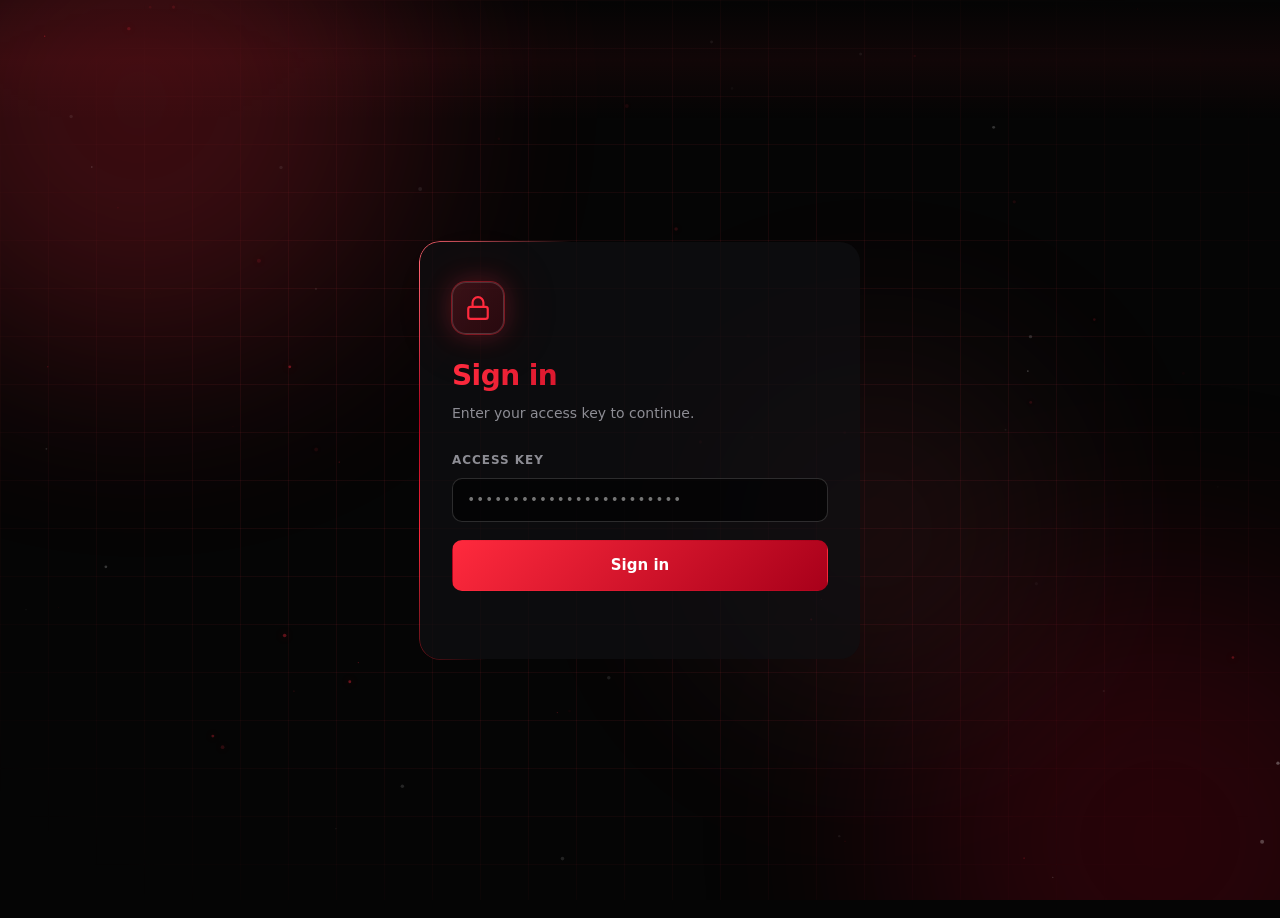
==== index.html @ 2953eb77 "hexvale" ====
<!doctype html>
<!-- H€xV#le -->
<html lang="en">
<head>
<meta charset="utf-8">
<!-- H€xV#le -->
<meta name="viewport" content="width=device-width, initial-scale=1">
<meta name="color-scheme" content="dark">
<meta name="theme-color" content="#050505">
<title>$#@&</title>
<link rel="stylesheet" href="style.css">
</head>
<body>
<!-- H€xV#le -->
<div class="bg"><div class="blob b1"></div><div class="blob b2"></div><div class="blob b3"></div><div class="scan"></div><div class="cursor-glow" id="cursorGlow"></div></div>
<canvas id="particles" aria-hidden="true"></canvas>
<section id="login" class="view">
  <!-- H€xV#le -->
  <form class="login-card" id="login-form">
    <div class="logo"><svg viewBox="0 0 24 24" fill="none" stroke-width="2" stroke-linecap="round" stroke-linejoin="round"><rect x="3" y="11" width="18" height="11" rx="2"/><path d="M7 11V7a5 5 0 0 1 10 0v4"/></svg></div>
    <h1 class="gradient">Sign in</h1>
    <p>Enter your access key to continue.</p>
    <label for="key">Access key</label>
    <!-- H€xV#le -->
    <div class="field"><input id="key" type="password" autocomplete="off" spellcheck="false" placeholder="••••••••••••••••••••••••" required></div>
    <button class="btn primary" type="submit" id="login-btn">Sign in</button>
    <div class="error" id="login-error" role="alert"></div>
  </form>
</section>
<!-- H€xV#le -->
<section id="home" class="hidden">
  <div class="wrap">
    <div class="top"><span style="width:84px"></span><h1 class="gradient">Module Exams</h1><button class="btn" data-logout>Log out</button></div>
    <p class="subtitle">Select an exam to review questions and correct answers.</p>
    <div class="grid" id="exam-grid"></div>
  </div>
</section>
<!-- H€xV#le -->
<section id="exam" class="hidden">
  <div class="wrap">
    <div class="top"><button class="btn" id="back">← Back</button><h1 id="exam-title" class="gradient"></h1><button class="btn" data-logout>Log out</button></div>
    <div class="actions"><button class="btn primary" id="png-btn" type="button">Create PNG</button></div>
    <div id="exam-body"></div>
  </div>
</section>
<button class="btn" id="toTop" aria-label="Back to top">↑</button>
<!-- H€xV#le -->
<script src="data.js"></script>
<script src="script.js"></script>
<!-- H€xV#le -->
</body>
</html>
---- style.css ----
/* H€xV#le */
:root{--bg:#050505;--bg-2:#0b0b0c;--surface:rgba(16,16,18,.72);--surface-solid:#121214;--surface-2:rgba(38,38,42,.6);--border:rgba(255,255,255,.08);--border-strong:rgba(255,255,255,.16);--text:#f2f2f3;--muted:#8d8d94;--accent:#ff2a3d;--accent-2:#a8001a;--accent-3:#ff6370;--ok:#ff4757;--ok-bg:rgba(255,42,61,.1);--ok-border:rgba(255,42,61,.6);--err:#ff5f6d;--radius:16px;--glow:0 0 0 1px rgba(255,42,61,.4),0 0 24px rgba(255,42,61,.25),0 0 60px rgba(168,0,26,.2)}
*{box-sizing:border-box}
/* H€xV#le */
html{background:var(--bg)}
body{margin:0;min-height:100vh;background:transparent;color:var(--text);font:16px/1.55 "Inter",system-ui,-apple-system,"Segoe UI",Roboto,sans-serif;overflow-x:hidden;-webkit-font-smoothing:antialiased}
::selection{background:rgba(255,42,61,.3)}
.bg{position:fixed;inset:0;z-index:-1;overflow:hidden;pointer-events:none}
.bg::before{content:"";position:absolute;inset:0;background-image:linear-gradient(rgba(255,60,75,.07) 1px,transparent 1px),linear-gradient(90deg,rgba(255,60,75,.07) 1px,transparent 1px);background-size:48px 48px;mask-image:radial-gradient(ellipse at center,#000 45%,transparent 90%);animation:gridMove 30s linear infinite}
/* H€xV#le */
.blob{position:absolute;width:520px;height:520px;border-radius:50%;filter:blur(110px);opacity:.22;animation:float 18s ease-in-out infinite}
.blob.b1{background:var(--accent);top:-160px;left:-120px}
.blob.b2{background:var(--accent-2);bottom:-200px;right:-140px;animation-delay:-6s;animation-duration:22s}
.blob.b3{background:var(--accent-3);top:40%;left:55%;width:340px;height:340px;opacity:.1;animation-delay:-12s;animation-duration:26s}
.scan{position:absolute;left:0;right:0;height:120px;background:linear-gradient(180deg,transparent,rgba(255,42,61,.05),transparent);animation:scan 9s linear infinite}
@keyframes gridMove{to{background-position:48px 48px,48px 48px}}
@keyframes float{0%,100%{transform:translate(0,0) scale(1)}33%{transform:translate(80px,60px) scale(1.1)}66%{transform:translate(-60px,40px) scale(.92)}}
/* H€xV#le */
@keyframes scan{from{top:-120px}to{top:100%}}
@keyframes fadeUp{from{opacity:0;transform:translateY(18px)}to{opacity:1;transform:none}}
@keyframes popIn{from{opacity:0;transform:scale(.94) translateY(10px)}to{opacity:1;transform:none}}
@keyframes shake{10%,90%{transform:translateX(-2px)}20%,80%{transform:translateX(4px)}30%,50%,70%{transform:translateX(-7px)}40%,60%{transform:translateX(7px)}}
@keyframes spin{to{transform:rotate(360deg)}}
@keyframes shine{from{transform:translateX(-120%) skewX(-20deg)}to{transform:translateX(220%) skewX(-20deg)}}
@keyframes gradientText{to{background-position:200% center}}
/* H€xV#le */
@keyframes pulseOk{0%,100%{box-shadow:0 0 0 0 rgba(255,42,61,0)}50%{box-shadow:0 0 18px 0 rgba(255,42,61,.22)}}
@keyframes borderSpin{to{--angle:360deg}}
@property --angle{syntax:"<angle>";initial-value:0deg;inherits:false}
.wrap{max-width:960px;margin:0 auto;padding:40px 16px 80px}
.hidden{display:none!important}
.view{animation:fadeUp .5s cubic-bezier(.2,.8,.2,1) both}
/* H€xV#le */
.gradient{background:linear-gradient(90deg,var(--accent),var(--accent-2),var(--accent-3),var(--accent));background-size:200% auto;-webkit-background-clip:text;background-clip:text;color:transparent;animation:gradientText 6s linear infinite}
.top{position:sticky;top:0;z-index:5;display:flex;align-items:center;justify-content:space-between;gap:12px;margin:-40px -16px 32px;padding:16px;background:rgba(5,5,5,.72);backdrop-filter:blur(14px);-webkit-backdrop-filter:blur(14px);border-bottom:1px solid var(--border)}
.top h1{margin:0;font-size:22px;font-weight:800;letter-spacing:-.01em;text-align:center;flex:1;min-width:0;white-space:nowrap;overflow:hidden;text-overflow:ellipsis}
.btn{position:relative;overflow:hidden;appearance:none;border:1px solid var(--border-strong);background:var(--surface-2);color:var(--text);padding:9px 16px;border-radius:10px;font:inherit;font-size:14px;font-weight:600;cursor:pointer;transition:transform .15s,border-color .2s,box-shadow .2s,background .2s;flex:none}
.btn:hover{border-color:var(--accent);box-shadow:var(--glow);transform:translateY(-1px)}
/* H€xV#le */
.btn:active{transform:translateY(1px) scale(.98)}
.btn.primary{background:linear-gradient(135deg,var(--accent),var(--accent-2));border-color:transparent;color:#fff}
.btn.primary::after{content:"";position:absolute;top:0;bottom:0;left:0;width:40%;background:linear-gradient(90deg,transparent,rgba(255,255,255,.55),transparent);transform:translateX(-120%) skewX(-20deg)}
.btn.primary:hover::after{animation:shine .8s ease}
#login-btn:hover{transform:none}
.actions{display:flex;justify-content:flex-end;margin:-12px 0 20px}
.btn:disabled{opacity:.75;cursor:wait}
.spinner{display:inline-block;width:16px;height:16px;border:2px solid rgba(255,255,255,.3);border-top-color:#fff;border-radius:50%;animation:spin .7s linear infinite;vertical-align:-3px;margin-right:8px}
/* H€xV#le */
#login{min-height:100vh;display:grid;place-items:center;padding:16px}
.login-card{position:relative;width:100%;max-width:440px;background:var(--surface);backdrop-filter:blur(18px);-webkit-backdrop-filter:blur(18px);border-radius:20px;padding:40px 32px 32px;animation:popIn .6s cubic-bezier(.2,.8,.2,1) both}
.login-card::before{content:"";position:absolute;inset:-1px;border-radius:21px;padding:1px;background:conic-gradient(from var(--angle),transparent 0 60%,var(--accent),var(--accent-2),var(--accent-3),transparent 95%);-webkit-mask:linear-gradient(#000 0 0) content-box,linear-gradient(#000 0 0);-webkit-mask-composite:xor;mask-composite:exclude;animation:borderSpin 4s linear infinite;pointer-events:none}
.login-card.shake{animation:shake .5s both}
.logo{width:52px;height:52px;border-radius:14px;display:grid;place-items:center;margin-bottom:20px;background:linear-gradient(135deg,rgba(255,42,61,.18),rgba(168,0,26,.18));border:1px solid var(--border-strong);box-shadow:var(--glow)}
.logo svg{width:26px;height:26px;stroke:var(--accent)}
/* H€xV#le */
.login-card h1{margin:0 0 6px;font-size:28px;font-weight:800;letter-spacing:-.02em}
.login-card p{margin:0 0 26px;color:var(--muted);font-size:14px}
.login-card label{display:block;font-size:12px;font-weight:700;letter-spacing:.08em;text-transform:uppercase;color:var(--muted);margin-bottom:8px}
.field{position:relative}
.login-card input{width:100%;padding:13px 14px;border:1px solid var(--border-strong);border-radius:10px;background:rgba(0,0,0,.6);color:var(--text);font:14px ui-monospace,"JetBrains Mono",Menlo,monospace;letter-spacing:.04em;transition:border-color .2s,box-shadow .2s}
.login-card input:focus{outline:none;border-color:var(--accent);box-shadow:var(--glow)}
.login-card .btn{width:100%;margin-top:18px;padding:13px;font-size:15px}
.error{color:var(--err);font-size:14px;margin-top:14px;min-height:22px;transition:opacity .2s}
/* H€xV#le */
.subtitle{color:var(--muted);margin:-12px 0 28px;font-size:15px}
.grid{display:grid;grid-template-columns:repeat(auto-fill,minmax(210px,1fr));gap:18px}
.card{position:relative;display:block;text-align:left;background:var(--surface);backdrop-filter:blur(14px);-webkit-backdrop-filter:blur(14px);border:1px solid var(--border);border-radius:var(--radius);padding:26px 22px;cursor:pointer;color:inherit;font:inherit;overflow:hidden;opacity:0;animation:fadeUp .6s cubic-bezier(.2,.8,.2,1) forwards;transition:transform .25s cubic-bezier(.2,.8,.2,1),border-color .25s,box-shadow .25s}
.card::before{content:"";position:absolute;inset:0;background:radial-gradient(400px circle at var(--mx,50%) var(--my,50%),rgba(255,42,61,.16),transparent 45%);opacity:0;transition:opacity .3s}
.card:hover{transform:translateY(-6px);border-color:rgba(255,42,61,.5);box-shadow:var(--glow)}
.card.in{opacity:1;animation:none;transition:transform .12s ease-out,border-color .25s,box-shadow .25s}
/* H€xV#le */
.card.in.bounce{animation:bounce .5s cubic-bezier(.3,1.6,.5,1)}
.card:hover::before{opacity:1}
/* H€xV#le */
.card .num{position:relative;font:700 12px ui-monospace,Menlo,monospace;color:var(--accent);letter-spacing:.12em;text-transform:uppercase}
.card h2{position:relative;margin:10px 0 6px;font-size:21px;font-weight:800}
.card .meta{position:relative;color:var(--muted);font-size:14px}
.card .go{position:absolute;right:20px;bottom:22px;color:var(--accent);font-size:20px;transition:transform .25s}
.card:hover .go{transform:translateX(5px)}
.progress{height:3px;border-radius:3px;background:var(--surface-2);margin-top:16px;overflow:hidden;position:relative}
.progress span{display:block;height:100%;background:linear-gradient(90deg,var(--accent),var(--accent-2));transform-origin:left;animation:grow 1.2s cubic-bezier(.2,.8,.2,1) both}
/* H€xV#le */
@keyframes grow{from{transform:scaleX(0)}}
.q{background:var(--surface);backdrop-filter:blur(14px);-webkit-backdrop-filter:blur(14px);border:1px solid var(--border);border-radius:var(--radius);padding:22px;margin-bottom:18px;opacity:0;animation:fadeUp .55s cubic-bezier(.2,.8,.2,1) forwards;transition:border-color .25s}
.q:hover{border-color:var(--border-strong)}
.q-head{display:flex;align-items:center;gap:10px;margin-bottom:10px;flex-wrap:wrap}
.q-num{font:700 13px ui-monospace,Menlo,monospace;color:var(--accent);letter-spacing:.08em;text-transform:uppercase}
.tag{font-size:11px;font-weight:700;letter-spacing:.06em;text-transform:uppercase;padding:3px 9px;border-radius:999px;background:rgba(168,0,26,.14);color:#ff9aa3;border:1px solid rgba(168,0,26,.3)}
/* H€xV#le */
.q-text{margin:0 0 16px;font-size:16.5px;font-weight:500}
.answers{list-style:none;margin:0;padding:0;display:grid;gap:9px}
.answers li{display:flex;gap:12px;align-items:flex-start;padding:11px 14px;border:1px solid var(--border);border-radius:10px;background:rgba(0,0,0,.45);color:#b9b9c0;position:relative;overflow:hidden;cursor:pointer;transition:transform .25s cubic-bezier(.3,1.6,.5,1),border-color .2s}
.answers li:hover{transform:translateX(4px);border-color:var(--border-strong)}
.answers li .mark{flex:none;width:22px;height:22px;border-radius:50%;display:grid;place-items:center;font-size:12px;border:1px solid var(--border-strong);color:var(--muted);margin-top:1px}
.answers li.correct{background:var(--ok-bg);border-color:var(--ok-border);color:var(--ok);font-weight:600;animation:pulseOk 3s ease-in-out infinite}
/* H€xV#le */
.answers li.correct .mark{background:var(--ok);border-color:var(--ok);color:#fff;font-weight:900}
.pairs{display:grid;gap:9px}
.pair{display:grid;grid-template-columns:minmax(120px,1fr) auto 2fr;gap:12px;align-items:center;padding:11px 14px;border:1px solid var(--ok-border);border-radius:10px;background:var(--ok-bg);color:var(--ok);animation:pulseOk 3s ease-in-out infinite;position:relative;overflow:hidden;cursor:pointer;transition:transform .25s cubic-bezier(.3,1.6,.5,1)}
.pair:hover{transform:translateX(4px) scale(1.01)}
.pair b{font-weight:800}
.pair .arrow{color:var(--accent)}
.pair span:last-child{color:#ffd6da}
#particles{position:fixed;inset:0;width:100%;height:100%;z-index:-1;pointer-events:none}
.cursor-glow{position:fixed;left:0;top:0;width:520px;height:520px;margin:-260px 0 0 -260px;border-radius:50%;background:radial-gradient(circle,rgba(255,42,61,.13),transparent 60%);opacity:0;transition:opacity .4s;will-change:transform}
/* H€xV#le */
.cursor-glow.on{opacity:1}
@keyframes bounce{0%{transform:scale(1)}30%{transform:scale(.93)}55%{transform:scale(1.05)}75%{transform:scale(.98)}100%{transform:scale(1)}}
@keyframes ripple{to{transform:scale(1);opacity:0}}
.ripple{position:absolute;border-radius:50%;background:radial-gradient(circle,rgba(255,80,95,.45),rgba(255,42,61,.15) 60%,transparent 70%);transform:scale(0);animation:ripple .65s ease-out forwards;pointer-events:none}
/* H€xV#le */
.btn.bounce,.answers li.bounce,.pair.bounce,.logo.bounce{animation:bounce .5s cubic-bezier(.3,1.6,.5,1)}
.btn{transition:transform .2s cubic-bezier(.3,1.6,.5,1),border-color .2s,box-shadow .2s,background .2s}
.logo{transition:transform .3s cubic-bezier(.3,1.6,.5,1)}
.logo:hover{transform:rotate(-8deg) scale(1.08)}
/* H€xV#le */
#toTop{position:fixed;right:20px;bottom:20px;width:46px;height:46px;border-radius:50%;padding:0;font-size:18px;opacity:0;transform:translateY(20px);pointer-events:none;transition:opacity .3s,transform .3s;z-index:6}
#toTop.visible{opacity:1;transform:none;pointer-events:auto}
/* H€xV#le */
@media (max-width:560px){.pair{grid-template-columns:1fr;gap:4px}.pair .arrow{display:none}.top h1{font-size:17px}.login-card{padding:32px 22px 26px}.blob{width:320px;height:320px}}
@media (prefers-reduced-motion:reduce){*,*::before,*::after{animation-duration:.01ms!important;animation-iteration-count:1!important;transition-duration:.01ms!important}.card,.q{opacity:1}}
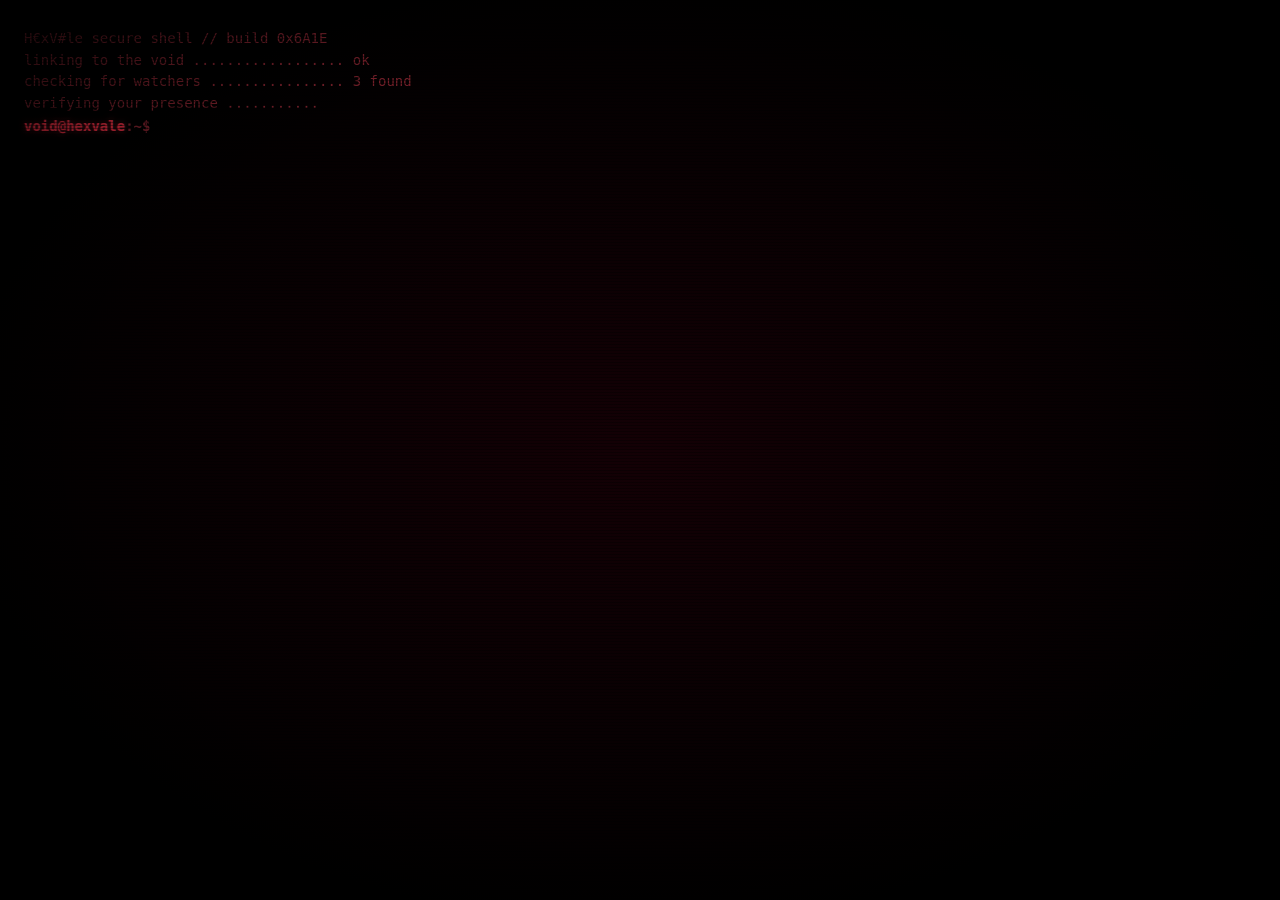
==== commit b98ab8fe: "Some doors are never locked. They simply wait for the right shadow to open them." ====
--- a/index.html
+++ b/index.html
@@ -9,44 +9,62 @@
 <meta name="theme-color" content="#050505">
 <title>$#@&</title>
 <link rel="stylesheet" href="style.css">
+<script>(function(){var v=null,b=null;try{v=localStorage.getItem('hx_term');b=localStorage.getItem('hx_ban')}catch(e){}if(b==='1'||v==='1'||(v===null&&matchMedia('(hover: hover) and (pointer: fine)').matches))document.documentElement.classList.add('term-on')})()</script>
+<style>html.term-on body{visibility:hidden}</style>
 </head>
 <body>
 <!-- H€xV#le -->
-<div class="bg"><div class="blob b1"></div><div class="blob b2"></div><div class="blob b3"></div><div class="scan"></div><div class="cursor-glow" id="cursorGlow"></div></div>
+<div class="bg"><div class="blob b1"></div><div class="blob b2"></div><div class="blob b3"></div><div class="scan"></div></div>
 <canvas id="particles" aria-hidden="true"></canvas>
 <section id="login" class="view">
+  <div class="auth" id="auth-status" data-state="no" role="status"><span class="auth-dot"></span><span class="auth-text">not authorized &middot; speak your key</span></div>
   <!-- H€xV#le -->
   <form class="login-card" id="login-form">
     <div class="logo"><svg viewBox="0 0 24 24" fill="none" stroke-width="2" stroke-linecap="round" stroke-linejoin="round"><rect x="3" y="11" width="18" height="11" rx="2"/><path d="M7 11V7a5 5 0 0 1 10 0v4"/></svg></div>
-    <h1 class="gradient">Sign in</h1>
-    <p>Enter your access key to continue.</p>
-    <label for="key">Access key</label>
+    <h1 class="glitch" data-text="Who goes there?">Who goes there?</h1>
+    <p>Only those who carry a key may pass.</p>
+    <label for="key">Your key</label>
     <!-- H€xV#le -->
     <div class="field"><input id="key" type="password" autocomplete="off" spellcheck="false" placeholder="••••••••••••••••••••••••" required></div>
-    <button class="btn primary" type="submit" id="login-btn">Sign in</button>
+    <button class="btn primary" type="submit" id="login-btn">Enter</button>
     <div class="error" id="login-error" role="alert"></div>
   </form>
+  <figure class="riddle" id="riddle">
+    <blockquote>What is hidden is never lost. It only waits for the one who knows where to look.</blockquote>
+    <figcaption>&mdash; H&euro;xV#le</figcaption>
+  </figure>
+  <noscript>
+    <style>#riddle,#auth-status{display:none!important}</style>
+    <style>#login-form{display:none!important}</style>
+    <div class="login-card nojs">
+      <p class="mark gradient">&ldquo;</p>
+      <blockquote>A website without JavaScript is a locked door with the key left outside. Turn it on and step in.</blockquote>
+      <p class="by">&mdash; H&euro;xV#le</p>
+      <p class="hint">The scripts sleep in your browser. Wake them, then knock again.</p>
+    </div>
+  </noscript>
 </section>
 <!-- H€xV#le -->
 <section id="home" class="hidden">
   <div class="wrap">
-    <div class="top"><span style="width:84px"></span><h1 class="gradient">Module Exams</h1><button class="btn" data-logout>Log out</button></div>
-    <p class="subtitle">Select an exam to review questions and correct answers.</p>
+    <div class="top"><span class="sig-dot">&#9673; authorized</span><div class="sig"><h1 class="glitch" data-text="H€xV#le">H€xV#le</h1><span class="caret"></span></div><button class="btn" data-logout>Vanish</button><div class="ticker" aria-hidden="true"><span></span></div></div>
+    <p class="subtitle">Four seals. Behind each one lies what was asked, and what was true.</p>
     <div class="grid" id="exam-grid"></div>
   </div>
 </section>
 <!-- H€xV#le -->
 <section id="exam" class="hidden">
   <div class="wrap">
-    <div class="top"><button class="btn" id="back">← Back</button><h1 id="exam-title" class="gradient"></h1><button class="btn" data-logout>Log out</button></div>
-    <div class="actions"><button class="btn primary" id="png-btn" type="button">Create PNG</button></div>
+    <div class="top"><button class="btn" id="back">&larr; Retreat</button><div class="sig"><h1 id="exam-title" class="glitch"></h1><span class="caret"></span></div><button class="btn" data-logout>Vanish</button><div class="ticker" aria-hidden="true"><span></span></div></div>
+    <div class="actions"><button class="btn primary" id="png-btn" type="button">Capture the truth</button></div>
     <div id="exam-body"></div>
   </div>
 </section>
-<button class="btn" id="toTop" aria-label="Back to top">↑</button>
+<button class="btn" id="toTop" aria-label="Ascend">↑</button>
 <!-- H€xV#le -->
 <script src="data.js"></script>
 <script src="script.js"></script>
+<script src="terminal.js"></script>
 <!-- H€xV#le -->
 </body>
 </html>
--- a/style.css
+++ b/style.css
@@ -5,14 +5,14 @@
 html{background:var(--bg)}
 body{margin:0;min-height:100vh;background:transparent;color:var(--text);font:16px/1.55 "Inter",system-ui,-apple-system,"Segoe UI",Roboto,sans-serif;overflow-x:hidden;-webkit-font-smoothing:antialiased}
 ::selection{background:rgba(255,42,61,.3)}
-.bg{position:fixed;inset:0;z-index:-1;overflow:hidden;pointer-events:none}
-.bg::before{content:"";position:absolute;inset:0;background-image:linear-gradient(rgba(255,60,75,.07) 1px,transparent 1px),linear-gradient(90deg,rgba(255,60,75,.07) 1px,transparent 1px);background-size:48px 48px;mask-image:radial-gradient(ellipse at center,#000 45%,transparent 90%);animation:gridMove 30s linear infinite}
+.bg{position:fixed;inset:0;z-index:-1;overflow:hidden;pointer-events:none;transform:translateZ(0);will-change:transform;contain:strict}
+.bg::before{content:"";position:absolute;inset:0;background-image:linear-gradient(rgba(255,60,75,.05) 1px,transparent 1px),linear-gradient(90deg,rgba(255,60,75,.05) 1px,transparent 1px);background-size:48px 48px;mask-image:radial-gradient(ellipse at center,#000 45%,transparent 90%);animation:gridMove 30s linear infinite}
 /* H€xV#le */
-.blob{position:absolute;width:520px;height:520px;border-radius:50%;filter:blur(110px);opacity:.22;animation:float 18s ease-in-out infinite}
-.blob.b1{background:var(--accent);top:-160px;left:-120px}
-.blob.b2{background:var(--accent-2);bottom:-200px;right:-140px;animation-delay:-6s;animation-duration:22s}
-.blob.b3{background:var(--accent-3);top:40%;left:55%;width:340px;height:340px;opacity:.1;animation-delay:-12s;animation-duration:26s}
-.scan{position:absolute;left:0;right:0;height:120px;background:linear-gradient(180deg,transparent,rgba(255,42,61,.05),transparent);animation:scan 9s linear infinite}
+.blob{position:absolute;box-sizing:content-box;width:520px;height:520px;margin:-110px;padding:110px;border-radius:50%;background:radial-gradient(circle closest-side,var(--c) 0%,var(--c) 38%,transparent 100%);opacity:.13;animation:float 18s ease-in-out infinite}
+.blob.b1{--c:var(--accent);top:-160px;left:-120px}
+.blob.b2{--c:var(--accent-2);bottom:-200px;right:-140px;animation-delay:-6s;animation-duration:22s}
+.blob.b3{--c:var(--accent-3);top:40%;left:55%;width:340px;height:340px;opacity:.06;animation-delay:-12s;animation-duration:26s}
+.scan{position:absolute;left:0;right:0;height:120px;background:linear-gradient(180deg,transparent,rgba(255,42,61,.03),transparent);animation:scan 9s linear infinite}
 @keyframes gridMove{to{background-position:48px 48px,48px 48px}}
 @keyframes float{0%,100%{transform:translate(0,0) scale(1)}33%{transform:translate(80px,60px) scale(1.1)}66%{transform:translate(-60px,40px) scale(.92)}}
 /* H€xV#le */
@@ -32,8 +32,23 @@
 .view{animation:fadeUp .5s cubic-bezier(.2,.8,.2,1) both}
 /* H€xV#le */
 .gradient{background:linear-gradient(90deg,var(--accent),var(--accent-2),var(--accent-3),var(--accent));background-size:200% auto;-webkit-background-clip:text;background-clip:text;color:transparent;animation:gradientText 6s linear infinite}
-.top{position:sticky;top:0;z-index:5;display:flex;align-items:center;justify-content:space-between;gap:12px;margin:-40px -16px 32px;padding:16px;background:rgba(5,5,5,.72);backdrop-filter:blur(14px);-webkit-backdrop-filter:blur(14px);border-bottom:1px solid var(--border)}
-.top h1{margin:0;font-size:22px;font-weight:800;letter-spacing:-.01em;text-align:center;flex:1;min-width:0;white-space:nowrap;overflow:hidden;text-overflow:ellipsis}
+.top{position:sticky;top:0;z-index:5;display:grid;grid-template-columns:1fr auto 1fr;align-items:center;gap:12px;margin:-40px -16px 32px;padding:14px 16px 32px;background:#030303;border-bottom:1px dashed rgba(255,42,61,.4);font-family:ui-monospace,"JetBrains Mono",Menlo,monospace;overflow:hidden}
+.top::before{content:"";position:absolute;inset:0;background:repeating-linear-gradient(0deg,rgba(255,255,255,.03) 0 1px,transparent 1px 3px);pointer-events:none}
+.top>:first-child{justify-self:start}
+.top>:nth-child(3){justify-self:end}
+.sig{display:flex;align-items:center;min-width:0}
+.top h1{margin:0;font:700 18px ui-monospace,"JetBrains Mono",Menlo,monospace;letter-spacing:.32em;white-space:nowrap;overflow:hidden;text-overflow:ellipsis}
+.caret{flex:none;width:9px;height:18px;background:var(--accent);margin-left:4px;animation:blink 1.1s steps(1) infinite}
+@keyframes blink{50%{opacity:0}}
+.sig-dot{color:rgba(255,42,61,.55);font-size:11px;letter-spacing:.2em;text-transform:uppercase;white-space:nowrap;animation:flick 4s steps(1) infinite}
+@keyframes flick{0%,100%{opacity:1}47%{opacity:.2}49%{opacity:1}51%{opacity:.4}53%{opacity:1}}
+.top .btn{background:transparent;border:1px solid rgba(255,42,61,.45);border-radius:0;color:var(--accent);font:600 12px ui-monospace,"JetBrains Mono",Menlo,monospace;letter-spacing:.18em;text-transform:lowercase;padding:8px 12px;box-shadow:none}
+.top .btn::before{content:"[ "}
+.top .btn::after{content:" ]"}
+.top .btn:hover{background:var(--accent);color:#000;border-color:var(--accent);box-shadow:none}
+.ticker{position:absolute;left:0;right:0;bottom:7px;overflow:hidden;white-space:nowrap;font:10px/1 ui-monospace,Menlo,monospace;color:rgba(255,42,61,.38);letter-spacing:.3em;pointer-events:none}
+.ticker span{display:inline-block;animation:tick 70s linear infinite}
+@keyframes tick{to{transform:translateX(-50%)}}
 .btn{position:relative;overflow:hidden;appearance:none;border:1px solid var(--border-strong);background:var(--surface-2);color:var(--text);padding:9px 16px;border-radius:10px;font:inherit;font-size:14px;font-weight:600;cursor:pointer;transition:transform .15s,border-color .2s,box-shadow .2s,background .2s;flex:none}
 .btn:hover{border-color:var(--accent);box-shadow:var(--glow);transform:translateY(-1px)}
 /* H€xV#le */
@@ -46,8 +61,25 @@
 .btn:disabled{opacity:.75;cursor:wait}
 .spinner{display:inline-block;width:16px;height:16px;border:2px solid rgba(255,255,255,.3);border-top-color:#fff;border-radius:50%;animation:spin .7s linear infinite;vertical-align:-3px;margin-right:8px}
 /* H€xV#le */
-#login{min-height:100vh;display:grid;place-items:center;padding:16px}
-.login-card{position:relative;width:100%;max-width:440px;background:var(--surface);backdrop-filter:blur(18px);-webkit-backdrop-filter:blur(18px);border-radius:20px;padding:40px 32px 32px;animation:popIn .6s cubic-bezier(.2,.8,.2,1) both}
+#login{min-height:100vh;display:grid;place-items:center;align-content:center;gap:34px;padding:16px;background:radial-gradient(ellipse at center,transparent 35%,rgba(0,0,0,.75) 100%)}
+.auth{display:flex;align-items:center;gap:10px;padding:8px 14px;border:1px dashed rgba(255,42,61,.35);background:rgba(0,0,0,.6);color:var(--muted);font:600 11px ui-monospace,"JetBrains Mono",Menlo,monospace;letter-spacing:.18em;text-transform:uppercase}
+.auth-dot{flex:none;width:9px;height:9px;border-radius:50%}
+.auth[data-state=no]{color:var(--accent)}
+.auth[data-state=no] .auth-dot{background:var(--accent);box-shadow:0 0 8px var(--accent);animation:blink 1.1s steps(1) infinite}
+.auth[data-state=checking] .auth-dot{border:2px solid var(--accent);border-top-color:transparent;animation:spin .7s linear infinite}
+.auth[data-state=yes]{color:#fff;border-color:rgba(255,255,255,.3)}
+.auth[data-state=yes] .auth-dot{background:#fff;box-shadow:0 0 8px #fff}
+.glitch{position:relative;color:var(--text)}
+.glitch::before,.glitch::after{content:attr(data-text);position:absolute;inset:0;opacity:0;pointer-events:none}
+.glitch::before{color:var(--accent);animation:glitchA 6s steps(1) infinite}
+.glitch::after{color:#7ff;animation:glitchB 6s steps(1) infinite}
+@keyframes glitchA{0%,91%,100%{opacity:0;transform:none;clip-path:none}92%{opacity:.8;transform:translate(-3px,1px);clip-path:inset(10% 0 55% 0)}94%{opacity:.8;transform:translate(3px,-1px);clip-path:inset(60% 0 8% 0)}96%{opacity:.8;transform:translate(-2px,0);clip-path:inset(35% 0 40% 0)}}
+@keyframes glitchB{0%,91%,100%{opacity:0;transform:none;clip-path:none}93%{opacity:.5;transform:translate(3px,0);clip-path:inset(50% 0 20% 0)}95%{opacity:.5;transform:translate(-3px,1px);clip-path:inset(5% 0 70% 0)}}
+.riddle{margin:0;max-width:440px;text-align:center;opacity:0;animation:fadeIn 2.4s ease 1s forwards}
+.riddle blockquote{margin:0 0 10px;color:#a9a9b0;font:italic 400 15px/1.6 Georgia,"Times New Roman",serif;letter-spacing:.01em}
+.riddle figcaption{color:#5c5c63;font-size:12px;letter-spacing:.18em}
+@keyframes fadeIn{to{opacity:1}}
+.login-card{position:relative;width:100%;max-width:440px;background:rgba(16,16,18,.92);border-radius:20px;padding:40px 32px 32px;animation:popIn .6s cubic-bezier(.2,.8,.2,1) both}
 .login-card::before{content:"";position:absolute;inset:-1px;border-radius:21px;padding:1px;background:conic-gradient(from var(--angle),transparent 0 60%,var(--accent),var(--accent-2),var(--accent-3),transparent 95%);-webkit-mask:linear-gradient(#000 0 0) content-box,linear-gradient(#000 0 0);-webkit-mask-composite:xor;mask-composite:exclude;animation:borderSpin 4s linear infinite;pointer-events:none}
 .login-card.shake{animation:shake .5s both}
 .logo{width:52px;height:52px;border-radius:14px;display:grid;place-items:center;margin-bottom:20px;background:linear-gradient(135deg,rgba(255,42,61,.18),rgba(168,0,26,.18));border:1px solid var(--border-strong);box-shadow:var(--glow)}
@@ -63,14 +95,15 @@
 .error{color:var(--err);font-size:14px;margin-top:14px;min-height:22px;transition:opacity .2s}
 /* H€xV#le */
 .subtitle{color:var(--muted);margin:-12px 0 28px;font-size:15px}
+.void-quote{grid-column:1/-1;margin:40px auto;max-width:520px;text-align:center}
+.void-quote blockquote{margin:0 0 12px;color:#d6d6db;font:italic 400 20px/1.6 Georgia,"Times New Roman",serif}
+.void-quote figcaption{color:#5c5c63;font:12px ui-monospace,Menlo,monospace;letter-spacing:.18em;text-transform:uppercase}
 .grid{display:grid;grid-template-columns:repeat(auto-fill,minmax(210px,1fr));gap:18px}
-.card{position:relative;display:block;text-align:left;background:var(--surface);backdrop-filter:blur(14px);-webkit-backdrop-filter:blur(14px);border:1px solid var(--border);border-radius:var(--radius);padding:26px 22px;cursor:pointer;color:inherit;font:inherit;overflow:hidden;opacity:0;animation:fadeUp .6s cubic-bezier(.2,.8,.2,1) forwards;transition:transform .25s cubic-bezier(.2,.8,.2,1),border-color .25s,box-shadow .25s}
-.card::before{content:"";position:absolute;inset:0;background:radial-gradient(400px circle at var(--mx,50%) var(--my,50%),rgba(255,42,61,.16),transparent 45%);opacity:0;transition:opacity .3s}
-.card:hover{transform:translateY(-6px);border-color:rgba(255,42,61,.5);box-shadow:var(--glow)}
+.card{will-change:transform;position:relative;display:block;text-align:left;background:rgba(16,16,18,.92);border:1px solid var(--border);border-radius:var(--radius);padding:26px 22px;cursor:pointer;color:inherit;font:inherit;overflow:hidden;opacity:0;animation:fadeUp .6s cubic-bezier(.2,.8,.2,1) forwards;transition:transform .25s cubic-bezier(.2,.8,.2,1),border-color .25s,box-shadow .25s}
+.card:hover{transform:translateY(-6px);border-color:rgba(255,42,61,.5)}
 .card.in{opacity:1;animation:none;transition:transform .12s ease-out,border-color .25s,box-shadow .25s}
 /* H€xV#le */
 .card.in.bounce{animation:bounce .5s cubic-bezier(.3,1.6,.5,1)}
-.card:hover::before{opacity:1}
 /* H€xV#le */
 .card .num{position:relative;font:700 12px ui-monospace,Menlo,monospace;color:var(--accent);letter-spacing:.12em;text-transform:uppercase}
 .card h2{position:relative;margin:10px 0 6px;font-size:21px;font-weight:800}
@@ -81,7 +114,7 @@
 .progress span{display:block;height:100%;background:linear-gradient(90deg,var(--accent),var(--accent-2));transform-origin:left;animation:grow 1.2s cubic-bezier(.2,.8,.2,1) both}
 /* H€xV#le */
 @keyframes grow{from{transform:scaleX(0)}}
-.q{background:var(--surface);backdrop-filter:blur(14px);-webkit-backdrop-filter:blur(14px);border:1px solid var(--border);border-radius:var(--radius);padding:22px;margin-bottom:18px;opacity:0;animation:fadeUp .55s cubic-bezier(.2,.8,.2,1) forwards;transition:border-color .25s}
+.q{background:rgba(16,16,18,.92);border:1px solid var(--border);border-radius:var(--radius);padding:22px;margin-bottom:18px;opacity:0;animation:fadeUp .55s cubic-bezier(.2,.8,.2,1) forwards;transition:border-color .25s}
 .q:hover{border-color:var(--border-strong)}
 .q-head{display:flex;align-items:center;gap:10px;margin-bottom:10px;flex-wrap:wrap}
 .q-num{font:700 13px ui-monospace,Menlo,monospace;color:var(--accent);letter-spacing:.08em;text-transform:uppercase}
@@ -102,9 +135,7 @@
 .pair .arrow{color:var(--accent)}
 .pair span:last-child{color:#ffd6da}
 #particles{position:fixed;inset:0;width:100%;height:100%;z-index:-1;pointer-events:none}
-.cursor-glow{position:fixed;left:0;top:0;width:520px;height:520px;margin:-260px 0 0 -260px;border-radius:50%;background:radial-gradient(circle,rgba(255,42,61,.13),transparent 60%);opacity:0;transition:opacity .4s;will-change:transform}
 /* H€xV#le */
-.cursor-glow.on{opacity:1}
 @keyframes bounce{0%{transform:scale(1)}30%{transform:scale(.93)}55%{transform:scale(1.05)}75%{transform:scale(.98)}100%{transform:scale(1)}}
 @keyframes ripple{to{transform:scale(1);opacity:0}}
 .ripple{position:absolute;border-radius:50%;background:radial-gradient(circle,rgba(255,80,95,.45),rgba(255,42,61,.15) 60%,transparent 70%);transform:scale(0);animation:ripple .65s ease-out forwards;pointer-events:none}
@@ -114,8 +145,14 @@
 .logo{transition:transform .3s cubic-bezier(.3,1.6,.5,1)}
 .logo:hover{transform:rotate(-8deg) scale(1.08)}
 /* H€xV#le */
+.btn,.answers li,.pair,.logo{will-change:transform}
+.nojs{text-align:center}
+.nojs .mark{margin:0;font:900 96px/.6 Georgia,serif;height:48px;color:transparent}
+.nojs blockquote{margin:0 0 18px;font-size:22px;line-height:1.4;font-weight:800;letter-spacing:-.02em}
+.nojs .by{margin:0 0 22px;color:var(--muted);font-size:14px;letter-spacing:.06em}
+.nojs .hint{margin:0;padding-top:18px;border-top:1px solid var(--border);color:var(--muted);font-size:13px}
 #toTop{position:fixed;right:20px;bottom:20px;width:46px;height:46px;border-radius:50%;padding:0;font-size:18px;opacity:0;transform:translateY(20px);pointer-events:none;transition:opacity .3s,transform .3s;z-index:6}
 #toTop.visible{opacity:1;transform:none;pointer-events:auto}
 /* H€xV#le */
-@media (max-width:560px){.pair{grid-template-columns:1fr;gap:4px}.pair .arrow{display:none}.top h1{font-size:17px}.login-card{padding:32px 22px 26px}.blob{width:320px;height:320px}}
+@media (max-width:560px){.pair{grid-template-columns:1fr;gap:4px}.pair .arrow{display:none}.top{grid-template-columns:auto 1fr auto}.top h1{font-size:13px;letter-spacing:.18em}.sig-dot{font-size:9px;letter-spacing:.1em}.top .btn{padding:7px 8px;letter-spacing:.08em}.top .btn::before,.top .btn::after{content:none}.login-card{padding:32px 22px 26px}.blob{width:320px;height:320px}}
 @media (prefers-reduced-motion:reduce){*,*::before,*::after{animation-duration:.01ms!important;animation-iteration-count:1!important;transition-duration:.01ms!important}.card,.q{opacity:1}}
